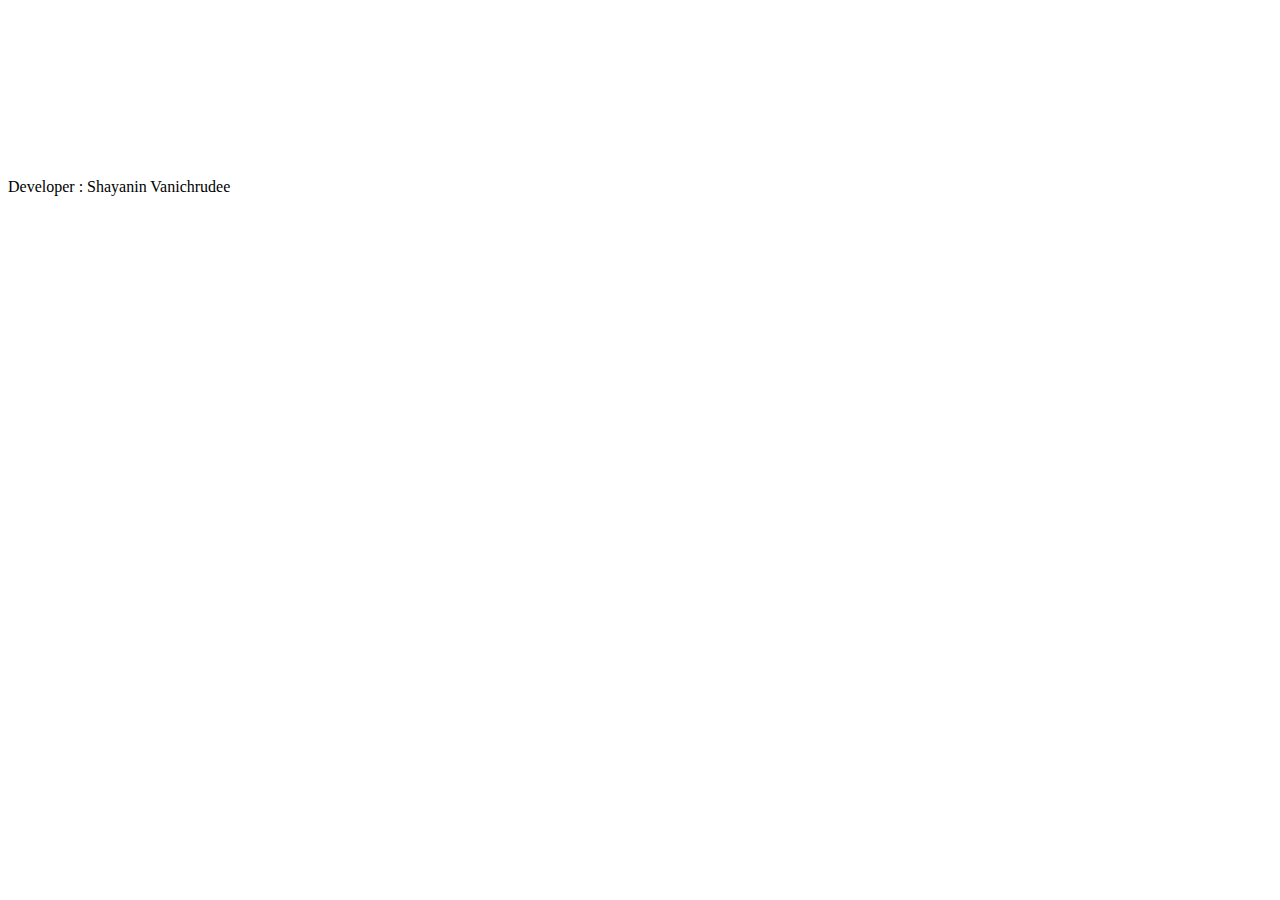
==== dc-motor/index.html @ 40d551a9 "Add files via upload" ====
<!DOCTYPE html>
<html lang="en">
<head>
    <meta charset="UTF-8">
    <meta name="viewport" content="width=device-width, initial-scale=1.0">
    <title>DC Motor</title>
    <link rel="stylesheet" href="https://fonts.googleapis.com/css?family=Mitr">
  <script type="module" crossorigin src="/assets/index-C5Un_Mv5.js"></script>
  <link rel="stylesheet" crossorigin href="/assets/index--4rJzp30.css">
</head>
<body>
    <canvas class="webgl"></canvas>
    <div class="note">
        <p>
            Developer : Shayanin Vanichrudee
        </p>
    </div>
</body>
</html>
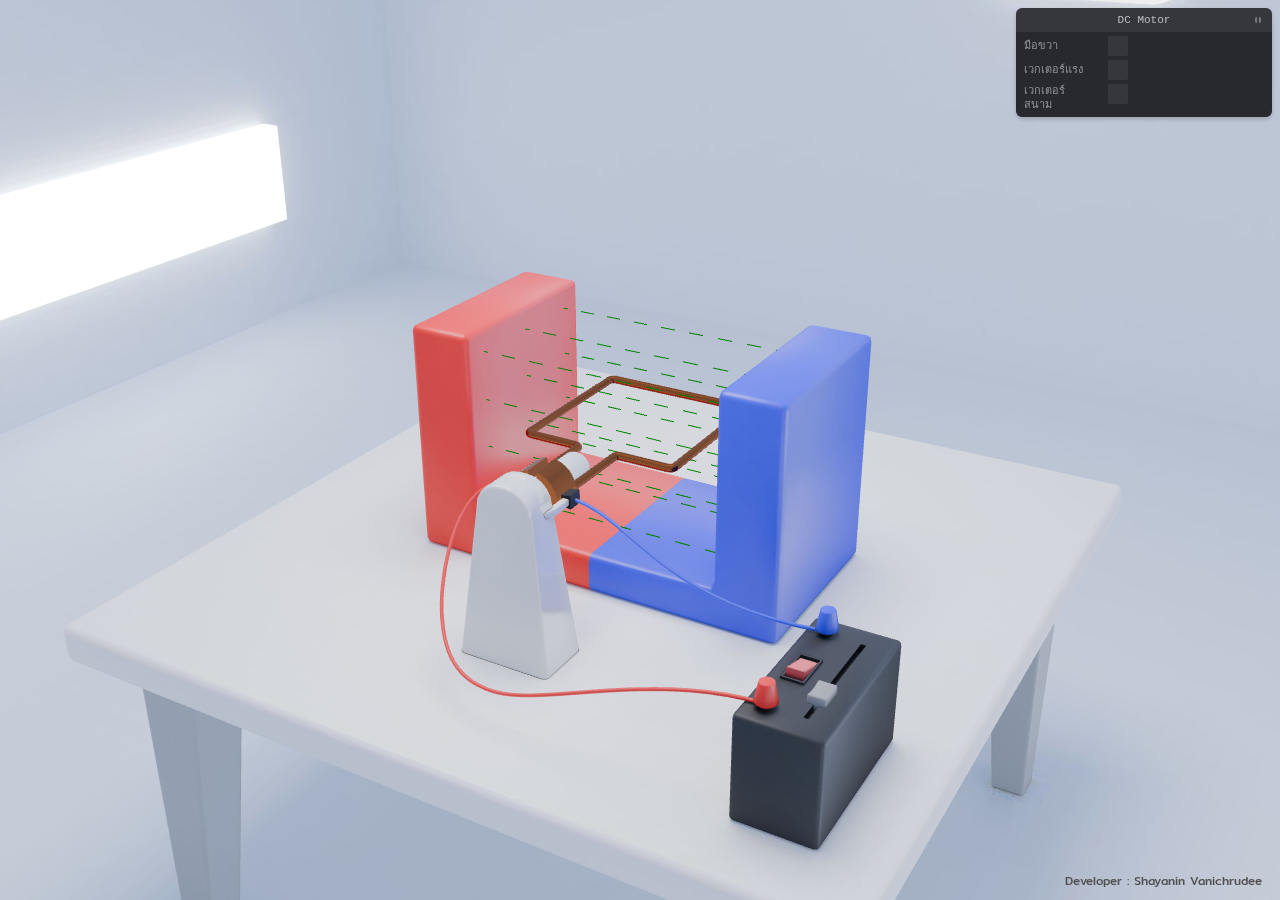
==== commit 2975510e: "Update index.html" ====
--- a/dc-motor/index.html
+++ b/dc-motor/index.html
@@ -5,8 +5,8 @@
     <meta name="viewport" content="width=device-width, initial-scale=1.0">
     <title>DC Motor</title>
     <link rel="stylesheet" href="https://fonts.googleapis.com/css?family=Mitr">
-  <script type="module" crossorigin src="/assets/index-C5Un_Mv5.js"></script>
-  <link rel="stylesheet" crossorigin href="/assets/index--4rJzp30.css">
+  <script type="module" crossorigin src="./assets/index-C5Un_Mv5.js"></script>
+  <link rel="stylesheet" crossorigin href="./assets/index--4rJzp30.css">
 </head>
 <body>
     <canvas class="webgl"></canvas>
@@ -16,4 +16,4 @@
         </p>
     </div>
 </body>
-</html>+</html>
--- a/dc-motor/assets/index--4rJzp30.css
+++ b/dc-motor/assets/index--4rJzp30.css
@@ -0,0 +1 @@
+*{margin:0;padding:0;-webkit-user-select:none;-ms-user-select:none;user-select:none}html,body{overflow:hidden}.webgl{position:fixed;top:0;left:0;outline:none}.note{position:absolute;color:#505050;text-align:right;bottom:10px;right:18px;font-size:12px;font-family:Mitr,sans-serif;z-index:1;-webkit-user-select:none;user-select:none}
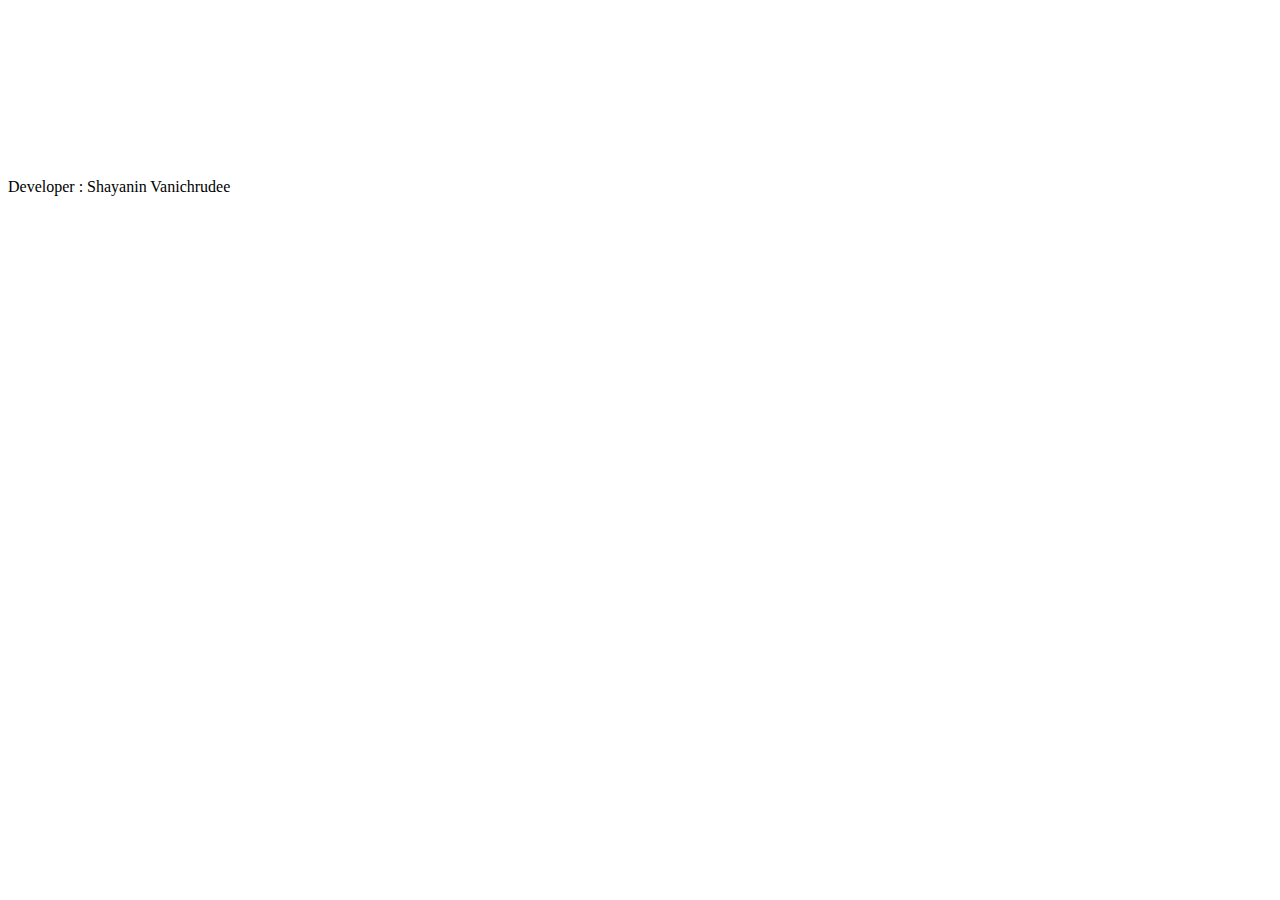
==== commit 395e330c: "Add files via upload" ====
--- a/dc-motor/index.html
+++ b/dc-motor/index.html
@@ -5,8 +5,8 @@
     <meta name="viewport" content="width=device-width, initial-scale=1.0">
     <title>DC Motor</title>
     <link rel="stylesheet" href="https://fonts.googleapis.com/css?family=Mitr">
-  <script type="module" crossorigin src="./assets/index-C5Un_Mv5.js"></script>
-  <link rel="stylesheet" crossorigin href="./assets/index--4rJzp30.css">
+  <script type="module" crossorigin src="/assets/index-Bp80i1OZ.js"></script>
+  <link rel="stylesheet" crossorigin href="/assets/index--4rJzp30.css">
 </head>
 <body>
     <canvas class="webgl"></canvas>
@@ -16,4 +16,4 @@
         </p>
     </div>
 </body>
-</html>
+</html>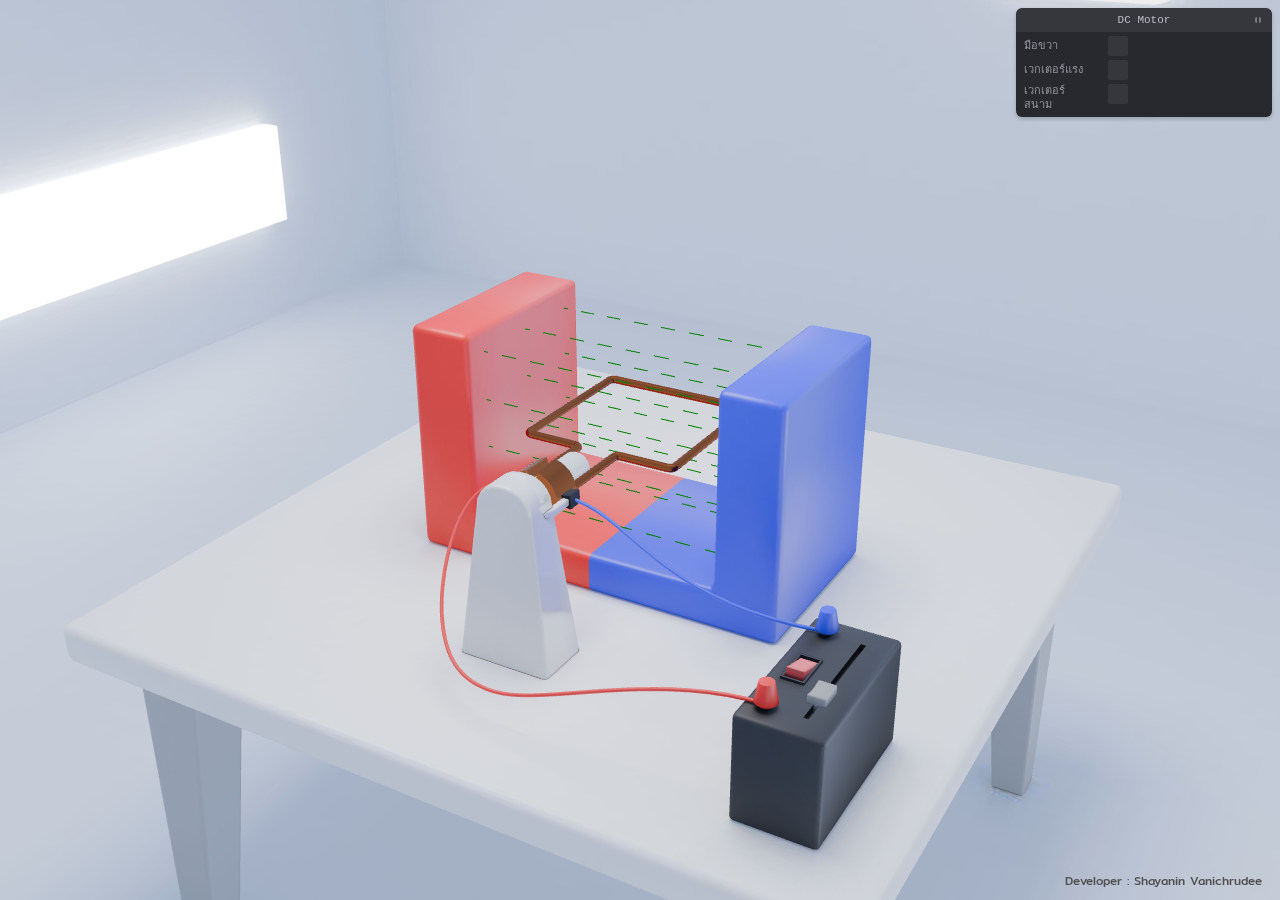
==== commit 4c02bfdf: "Update index.html" ====
--- a/dc-motor/index.html
+++ b/dc-motor/index.html
@@ -5,8 +5,8 @@
     <meta name="viewport" content="width=device-width, initial-scale=1.0">
     <title>DC Motor</title>
     <link rel="stylesheet" href="https://fonts.googleapis.com/css?family=Mitr">
-  <script type="module" crossorigin src="/assets/index-Bp80i1OZ.js"></script>
-  <link rel="stylesheet" crossorigin href="/assets/index--4rJzp30.css">
+  <script type="module" crossorigin src="./assets/index-Bp80i1OZ.js"></script>
+  <link rel="stylesheet" crossorigin href="./assets/index--4rJzp30.css">
 </head>
 <body>
     <canvas class="webgl"></canvas>
@@ -16,4 +16,4 @@
         </p>
     </div>
 </body>
-</html>+</html>
--- a/dc-motor/assets/index--4rJzp30.css
+++ b/dc-motor/assets/index--4rJzp30.css
@@ -0,0 +1 @@
+*{margin:0;padding:0;-webkit-user-select:none;-ms-user-select:none;user-select:none}html,body{overflow:hidden}.webgl{position:fixed;top:0;left:0;outline:none}.note{position:absolute;color:#505050;text-align:right;bottom:10px;right:18px;font-size:12px;font-family:Mitr,sans-serif;z-index:1;-webkit-user-select:none;user-select:none}
